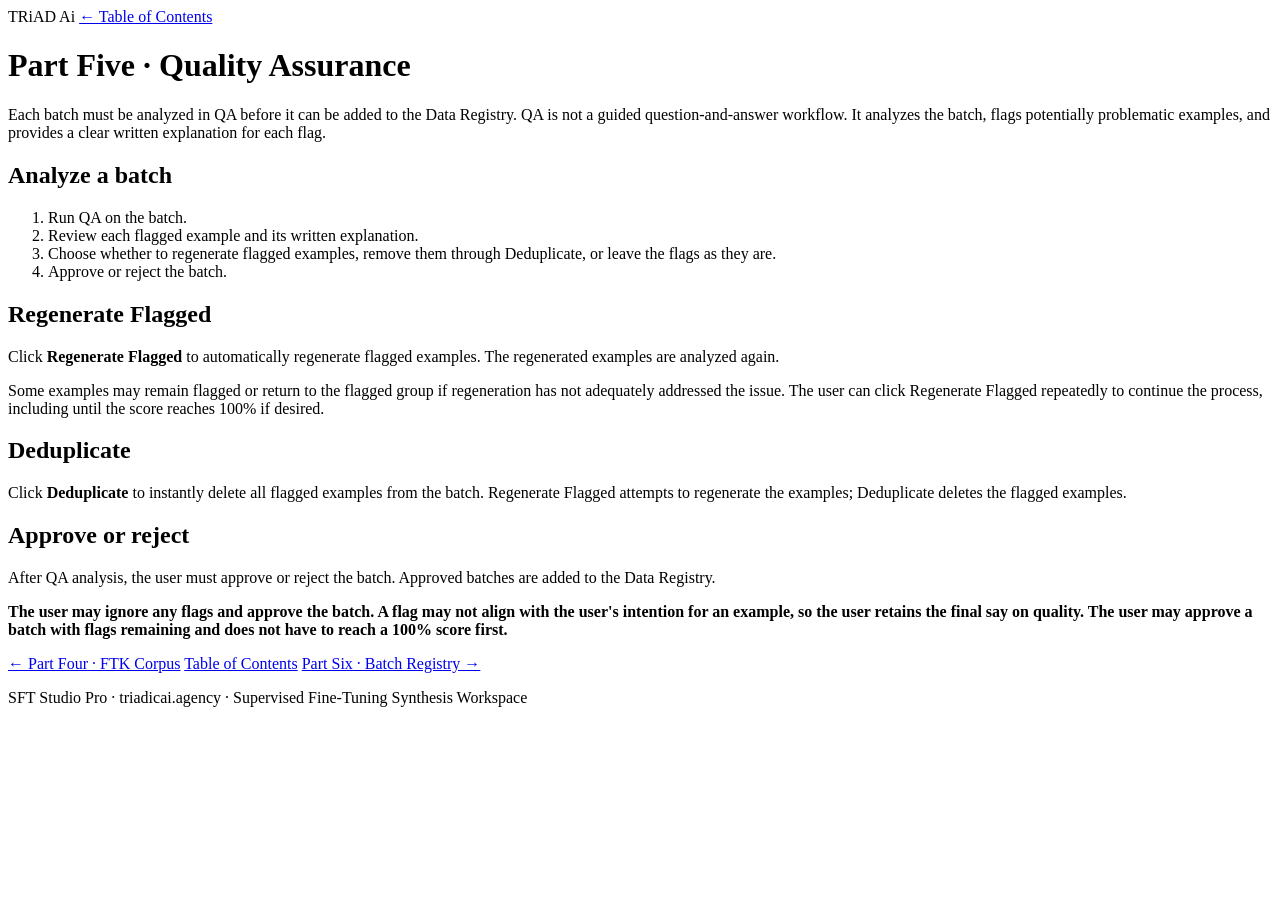
==== part-five-quality-assurance.html @ 8625f9a7 "Add part-five-quality-assurance.html via Kloak" ====
<!DOCTYPE html>
<html lang="en">
<head>
  <meta charset="UTF-8" />
  <meta name="viewport" content="width=device-width, initial-scale=1.0" />
  <title>Part Five · Quality Assurance · SFT Studio Pro User Manual</title>
  <link rel="preconnect" href="https://fonts.googleapis.com" />
  <link rel="preconnect" href="https://fonts.gstatic.com" crossorigin />
  <link href="https://fonts.googleapis.com/css2?family=Playfair+Display:ital,wght@0,400;0,500;0,600;0,700;1,400;1,500&display=swap" rel="stylesheet" />
  <link rel="stylesheet" href="styles.css" />
</head>
<body>
  <main class="page">

    <div class="topline">
      <span class="topline__brand">TRiAD Ai</span>
      <a href="index.html">← Table of Contents</a>
    </div>

    <header class="doc-head">
      <h1>Part Five · Quality Assurance</h1>
    </header>

    <article class="doc">

      <p>Each batch must be analyzed in QA before it can be added to the Data Registry. QA is not a guided question-and-answer workflow. It analyzes the batch, flags potentially problematic examples, and provides a clear written explanation for each flag.</p>

      <section class="doc__section" id="analyze-a-batch">
        <h2>Analyze a batch</h2>
        <ol>
          <li>Run QA on the batch.</li>
          <li>Review each flagged example and its written explanation.</li>
          <li>Choose whether to regenerate flagged examples, remove them through Deduplicate, or leave the flags as they are.</li>
          <li>Approve or reject the batch.</li>
        </ol>
      </section>

      <section class="doc__section" id="regenerate-flagged">
        <h2>Regenerate Flagged</h2>
        <p>Click <strong>Regenerate Flagged</strong> to automatically regenerate flagged examples. The regenerated examples are analyzed again.</p>
        <p>Some examples may remain flagged or return to the flagged group if regeneration has not adequately addressed the issue. The user can click Regenerate Flagged repeatedly to continue the process, including until the score reaches 100% if desired.</p>
      </section>

      <section class="doc__section" id="deduplicate">
        <h2>Deduplicate</h2>
        <p>Click <strong>Deduplicate</strong> to instantly delete all flagged examples from the batch. Regenerate Flagged attempts to regenerate the examples; Deduplicate deletes the flagged examples.</p>
      </section>

      <section class="doc__section" id="approve-or-reject">
        <h2>Approve or reject</h2>
        <p>After QA analysis, the user must approve or reject the batch. Approved batches are added to the Data Registry.</p>
        <p><strong>The user may ignore any flags and approve the batch. A flag may not align with the user's intention for an example, so the user retains the final say on quality. The user may approve a batch with flags remaining and does not have to reach a 100% score first.</strong></p>
      </section>

    </article>

    <nav class="pagenav" aria-label="Section navigation">
      <span><a href="part-four-ftk-corpus.html">← Part Four · FTK Corpus</a></span>
      <span class="pagenav__toc"><a href="index.html">Table of Contents</a></span>
      <span class="pagenav__next"><a href="part-six-batch-registry.html">Part Six · Batch Registry →</a></span>
    </nav>

    <footer class="colophon">
      <p>SFT Studio Pro · triadicai.agency · Supervised Fine-Tuning Synthesis Workspace</p>
    </footer>

  </main>
</body>
</html>
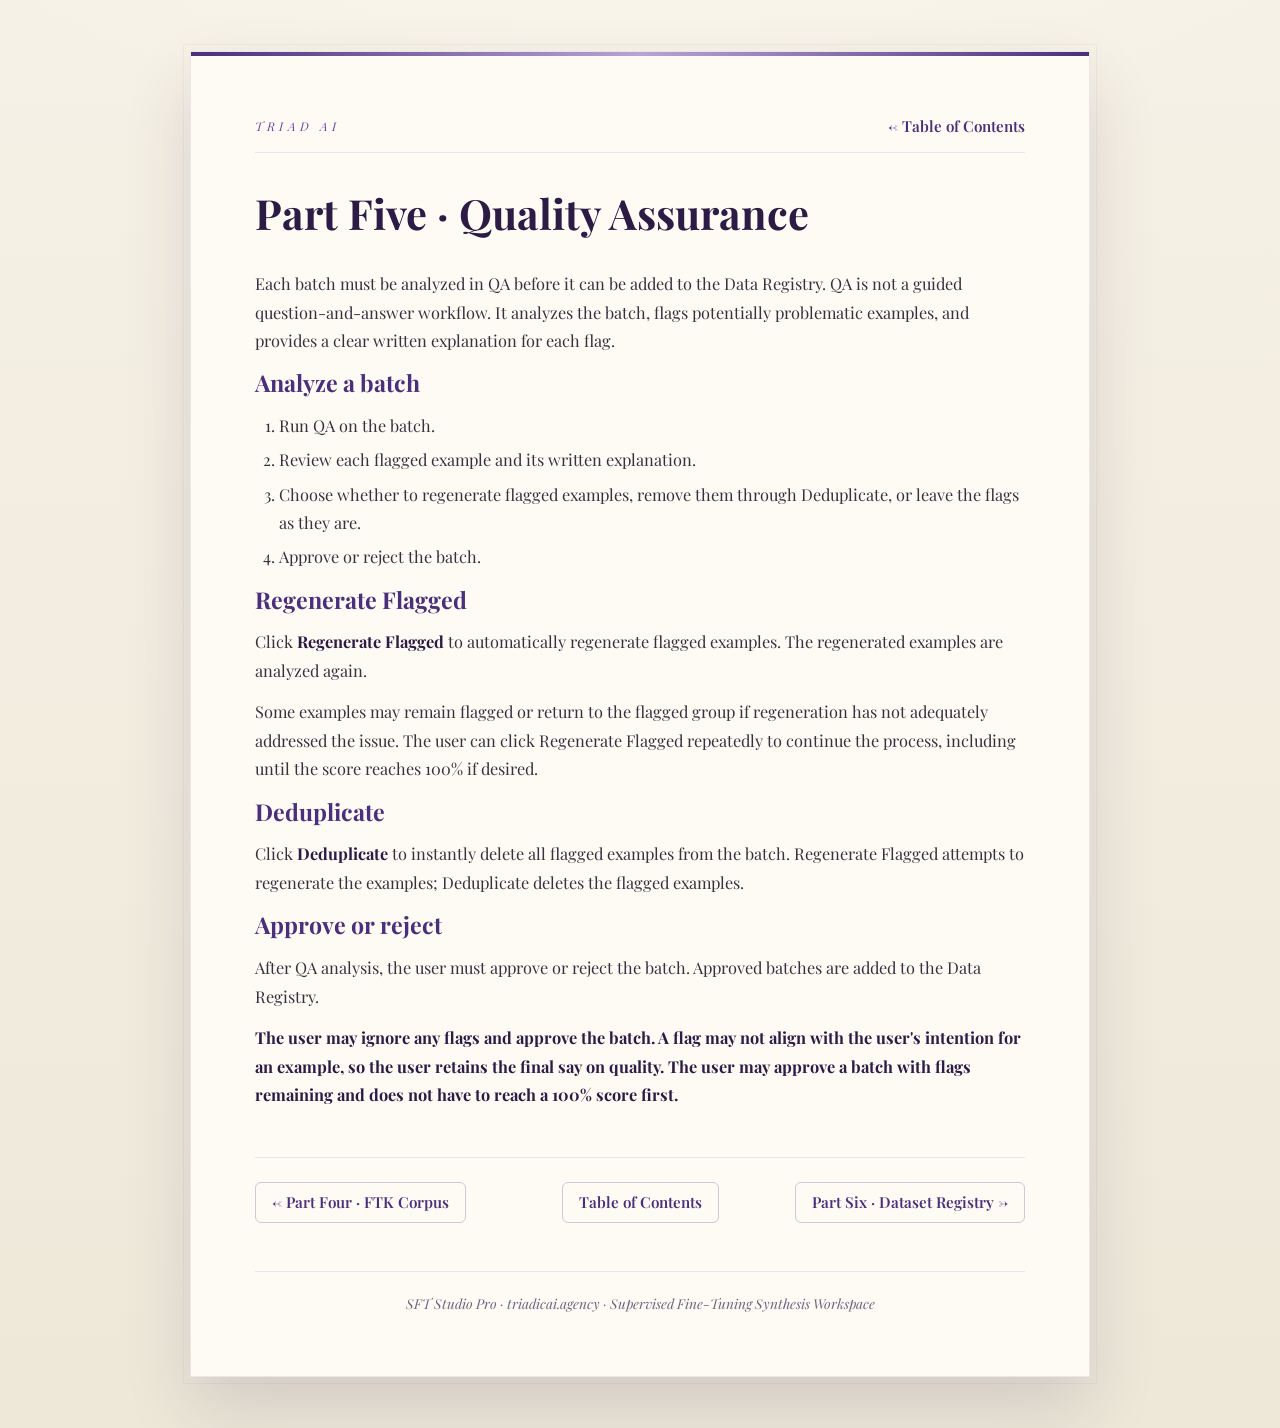
==== commit 1a2cd582: "Add part-five-quality-assurance.html via Kloak" ====
--- a/part-five-quality-assurance.html
+++ b/part-five-quality-assurance.html
@@ -57,7 +57,7 @@
     <nav class="pagenav" aria-label="Section navigation">
       <span><a href="part-four-ftk-corpus.html">← Part Four · FTK Corpus</a></span>
       <span class="pagenav__toc"><a href="index.html">Table of Contents</a></span>
-      <span class="pagenav__next"><a href="part-six-batch-registry.html">Part Six · Batch Registry →</a></span>
+      <span class="pagenav__next"><a href="part-six-batch-registry.html">Part Six · Dataset Registry →</a></span>
     </nav>
 
     <footer class="colophon">
--- a/styles.css
+++ b/styles.css
@@ -0,0 +1,435 @@
+/* SFT Studio Pro · User Manual
+   Palette: purple / light grey / cream · Typeface: Playfair Display */
+
+:root {
+  --cream: #f6f1e6;
+  --cream-deep: #eee8d9;
+  --paper: #fdfbf4;
+
+  --grey-050: #f2eff5;
+  --grey-100: #e9e4ee;
+  --grey-300: #cfc7dc;
+
+  --purple-300: #b7a3d6;
+  --purple-500: #6d46a8;
+  --purple-700: #4b2e7c;
+  --purple-900: #2c1b45;
+
+  --ink: #38303f;
+  --ink-soft: #6d6580;
+
+  --shadow: 0 32px 64px rgba(44, 27, 69, 0.14);
+}
+
+* {
+  box-sizing: border-box;
+}
+
+body {
+  margin: 0;
+  min-height: 100vh;
+  background:
+    radial-gradient(1200px 600px at 50% -10%, #faf6ec 0%, transparent 60%),
+    linear-gradient(180deg, var(--cream) 0%, var(--cream-deep) 100%);
+  font-family: "Playfair Display", Georgia, "Times New Roman", serif;
+  color: var(--ink);
+  padding: clamp(1rem, 4vw, 3.5rem) 1rem;
+}
+
+/* ---------- Paper sheet ---------- */
+
+.page {
+  max-width: 900px;
+  margin: 0 auto;
+  background: var(--paper);
+  border: 1px solid rgba(75, 46, 124, 0.10);
+  outline: 1px solid rgba(75, 46, 124, 0.05);
+  outline-offset: 6px;
+  box-shadow: var(--shadow);
+  padding: clamp(2rem, 5vw, 4rem) clamp(1.25rem, 5vw, 4rem);
+  position: relative;
+}
+
+.page::before {
+  content: "";
+  position: absolute;
+  inset: 0 0 auto 0;
+  height: 4px;
+  background: linear-gradient(90deg, var(--purple-700), var(--purple-300), var(--purple-700));
+}
+
+/* ---------- Masthead (ToC) ---------- */
+
+.masthead {
+  text-align: center;
+}
+
+.masthead__brand {
+  margin: 0 0 1.25rem;
+  font-size: 0.78rem;
+  font-weight: 600;
+  font-style: italic;
+  letter-spacing: 0.42em;
+  text-transform: uppercase;
+  color: var(--purple-500);
+}
+
+.masthead__title {
+  margin: 0;
+  font-size: clamp(2.4rem, 6.5vw, 3.9rem);
+  font-weight: 700;
+  line-height: 1.08;
+  color: var(--purple-900);
+}
+
+.masthead__subtitle {
+  margin: 0.9rem 0 0;
+  font-size: clamp(1rem, 2.4vw, 1.2rem);
+  font-style: italic;
+  color: var(--ink-soft);
+}
+
+.masthead__desc {
+  margin: 1.2rem auto 0;
+  max-width: 38rem;
+  font-size: 1rem;
+  font-style: italic;
+  line-height: 1.7;
+  color: var(--ink-soft);
+}
+
+.masthead__rule {
+  display: flex;
+  align-items: center;
+  justify-content: center;
+  gap: 0.85rem;
+  margin: 1.75rem auto 1.5rem;
+  max-width: 340px;
+}
+
+.masthead__line {
+  flex: 1;
+  height: 1px;
+  background: var(--purple-300);
+}
+
+.masthead__diamond {
+  width: 8px;
+  height: 8px;
+  background: var(--purple-500);
+  transform: rotate(45deg);
+  flex: none;
+}
+
+.masthead__toc {
+  margin: 0;
+  font-size: clamp(1.25rem, 3vw, 1.6rem);
+  font-weight: 600;
+  letter-spacing: 0.05em;
+  color: var(--purple-700);
+}
+
+/* ---------- Table of contents ---------- */
+
+.toc {
+  margin-top: 2.75rem;
+}
+
+.toc__list,
+.toc__children {
+  list-style: none;
+  margin: 0;
+  padding: 0;
+}
+
+.toc__group + .toc__group {
+  margin-top: 1.35rem;
+}
+
+.toc__children {
+  padding-left: 1.9rem;
+  margin-top: 0.15rem;
+}
+
+.toc__row {
+  display: flex;
+  align-items: baseline;
+  text-decoration: none;
+  color: inherit;
+  padding: 0.42rem 0.9rem;
+  margin: 0 -0.9rem;
+  border-radius: 6px;
+  transition: background-color 160ms ease;
+}
+
+.toc__row:hover {
+  background-color: var(--grey-050);
+}
+
+.toc__row:focus-visible {
+  outline: 2px solid var(--purple-500);
+  outline-offset: 2px;
+}
+
+.toc__row--part {
+  font-size: 1.12rem;
+  font-weight: 600;
+  color: var(--purple-700);
+}
+
+.toc__row--part .toc__page {
+  font-weight: 600;
+  color: var(--purple-500);
+}
+
+.toc__row--child {
+  font-size: 1rem;
+  font-weight: 400;
+  color: var(--ink);
+}
+
+.toc__leader {
+  flex: 1 1 auto;
+  min-width: 1.75rem;
+  margin: 0 0.65rem;
+  border-bottom: 2px dotted var(--grey-300);
+  transform: translateY(-0.28em);
+}
+
+.toc__page {
+  flex: none;
+  font-variant-numeric: tabular-nums;
+  font-weight: 500;
+  color: var(--ink-soft);
+  text-align: right;
+}
+
+/* ---------- Content page chrome ---------- */
+
+.topline {
+  display: flex;
+  align-items: center;
+  justify-content: space-between;
+  gap: 1rem;
+  margin-bottom: 2.25rem;
+  padding-bottom: 1rem;
+  border-bottom: 1px solid var(--grey-100);
+}
+
+.topline__brand {
+  font-size: 0.75rem;
+  font-style: italic;
+  letter-spacing: 0.35em;
+  text-transform: uppercase;
+  color: var(--purple-500);
+}
+
+.topline a {
+  font-size: 0.95rem;
+  font-weight: 600;
+  color: var(--purple-700);
+  text-decoration: none;
+}
+
+.topline a:hover {
+  text-decoration: underline;
+}
+
+.doc-head {
+  margin-bottom: 2rem;
+}
+
+.doc-head__kicker {
+  margin: 0 0 0.5rem;
+  font-size: 0.75rem;
+  font-style: italic;
+  letter-spacing: 0.35em;
+  text-transform: uppercase;
+  color: var(--purple-500);
+}
+
+.doc-head h1 {
+  margin: 0;
+  font-size: clamp(1.9rem, 4.5vw, 2.6rem);
+  font-weight: 700;
+  line-height: 1.15;
+  color: var(--purple-900);
+}
+
+.doc__section {
+  scroll-margin-top: 1.5rem;
+}
+
+.doc h2 {
+  margin: 2.4rem 0 0.75rem;
+  font-size: 1.45rem;
+  font-weight: 700;
+  color: var(--purple-700);
+}
+
+.doc h2:first-of-type {
+  margin-top: 0;
+}
+
+.doc h3 {
+  margin: 1.75rem 0 0.5rem;
+  font-size: 1.15rem;
+  font-weight: 600;
+  color: var(--purple-700);
+}
+
+.doc p {
+  margin: 0.8rem 0;
+  font-size: 1.02rem;
+  line-height: 1.75;
+}
+
+.doc ul,
+.doc ol {
+  margin: 0.8rem 0;
+  padding-left: 1.5rem;
+  font-size: 1.02rem;
+  line-height: 1.75;
+}
+
+.doc li + li {
+  margin-top: 0.35rem;
+}
+
+.doc strong {
+  color: var(--purple-900);
+}
+
+.doc hr {
+  margin: 2.5rem auto;
+  border: none;
+  border-top: 1px solid var(--grey-100);
+}
+
+/* ---------- Tables ---------- */
+
+.table-scroll {
+  overflow-x: auto;
+  margin: 1.1rem 0 1.5rem;
+  border: 1px solid var(--grey-100);
+  border-radius: 8px;
+}
+
+.table-scroll table {
+  width: 100%;
+  border-collapse: collapse;
+  font-size: 0.98rem;
+  line-height: 1.5;
+  background: var(--paper);
+}
+
+.table-scroll th {
+  background: var(--grey-050);
+  color: var(--purple-700);
+  font-weight: 700;
+  text-align: left;
+  padding: 0.7rem 0.9rem;
+  border-bottom: 2px solid var(--purple-300);
+  white-space: nowrap;
+}
+
+.table-scroll td {
+  padding: 0.65rem 0.9rem;
+  border-bottom: 1px solid var(--grey-100);
+  vertical-align: top;
+}
+
+.table-scroll tr:last-child td {
+  border-bottom: none;
+}
+
+.table-scroll tr:hover td {
+  background: var(--grey-050);
+}
+
+/* ---------- Prev / next navigation ---------- */
+
+.pagenav {
+  display: grid;
+  grid-template-columns: 1fr auto 1fr;
+  align-items: center;
+  gap: 1rem;
+  margin-top: 3rem;
+  padding-top: 1.5rem;
+  border-top: 1px solid var(--grey-100);
+}
+
+.pagenav a {
+  display: inline-block;
+  padding: 0.6rem 1rem;
+  border: 1px solid var(--grey-300);
+  border-radius: 6px;
+  font-size: 0.95rem;
+  font-weight: 600;
+  color: var(--purple-700);
+  text-decoration: none;
+  transition: background-color 160ms ease, border-color 160ms ease;
+}
+
+.pagenav a:hover {
+  background: var(--grey-050);
+  border-color: var(--purple-300);
+}
+
+.pagenav__toc {
+  text-align: center;
+}
+
+.pagenav__next {
+  text-align: right;
+  justify-self: end;
+}
+
+.pagenav__spacer {
+  visibility: hidden;
+}
+
+/* ---------- Colophon ---------- */
+
+.colophon {
+  margin-top: 3rem;
+  padding-top: 1.4rem;
+  border-top: 1px solid var(--grey-100);
+  text-align: center;
+}
+
+.colophon p {
+  margin: 0;
+  font-size: 0.85rem;
+  font-style: italic;
+  color: var(--ink-soft);
+}
+
+/* ---------- Responsive ---------- */
+
+@media (max-width: 640px) {
+  .toc__children {
+    padding-left: 1.05rem;
+  }
+
+  .toc__row--part {
+    font-size: 1.05rem;
+  }
+
+  .toc__row--child {
+    font-size: 0.95rem;
+  }
+
+  .pagenav {
+    grid-template-columns: 1fr;
+    text-align: center;
+  }
+
+  .pagenav__next {
+    justify-self: stretch;
+  }
+
+  .pagenav__spacer {
+    display: none;
+  }
+}
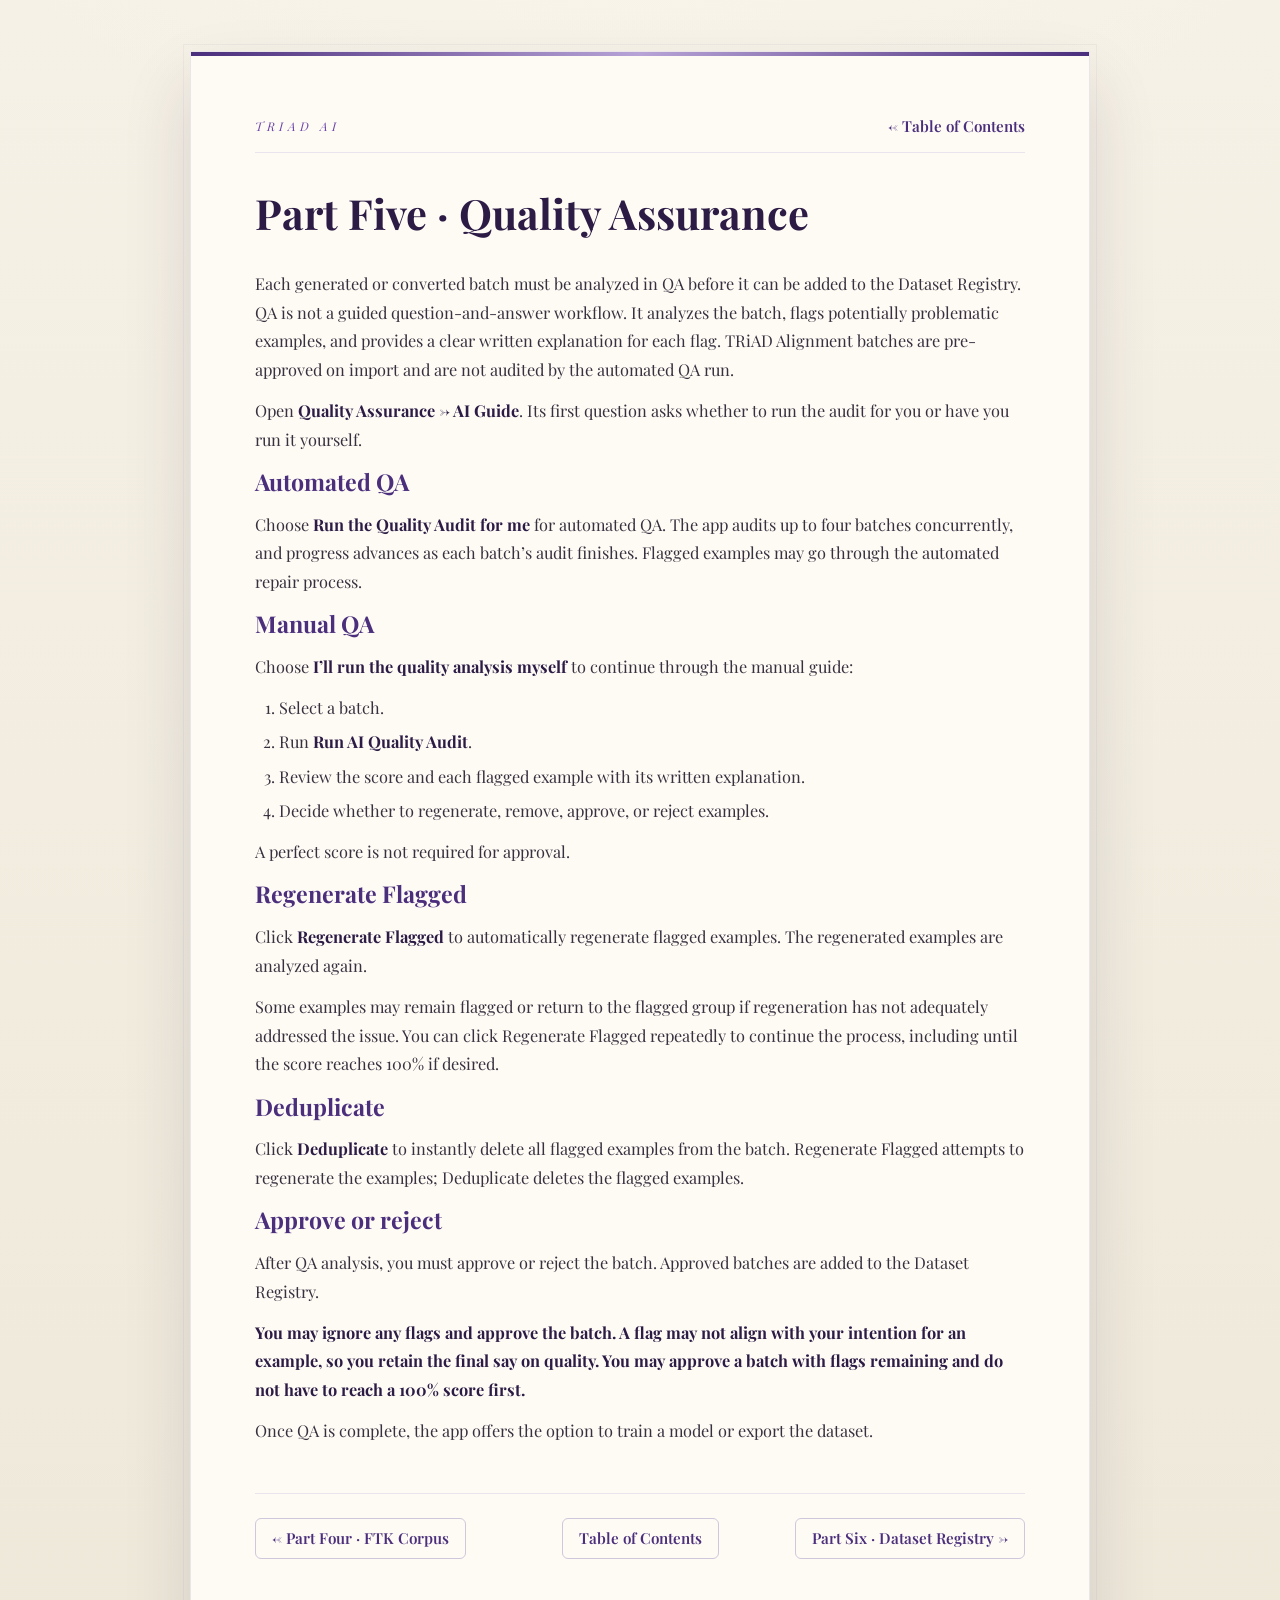
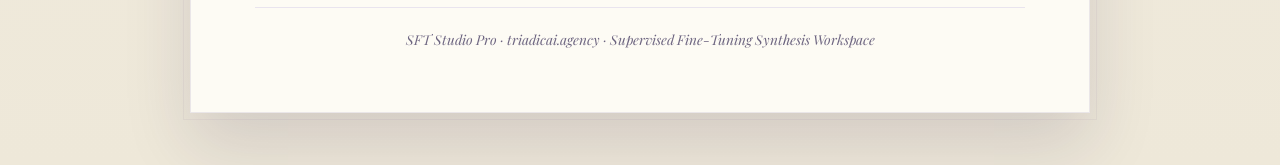
==== commit 3bd0a72f: "Add part-five-quality-assurance.html via Kloak" ====
--- a/part-five-quality-assurance.html
+++ b/part-five-quality-assurance.html
@@ -23,22 +23,31 @@
 
     <article class="doc">
 
-      <p>Each batch must be analyzed in QA before it can be added to the Data Registry. QA is not a guided question-and-answer workflow. It analyzes the batch, flags potentially problematic examples, and provides a clear written explanation for each flag.</p>
+      <p>Each generated or converted batch must be analyzed in QA before it can be added to the Dataset Registry. QA is not a guided question-and-answer workflow. It analyzes the batch, flags potentially problematic examples, and provides a clear written explanation for each flag. TRiAD Alignment batches are pre-approved on import and are not audited by the automated QA run.</p>
 
-      <section class="doc__section" id="analyze-a-batch">
-        <h2>Analyze a batch</h2>
+      <p>Open <strong>Quality Assurance → AI Guide</strong>. Its first question asks whether to run the audit for you or have you run it yourself.</p>
+
+      <section class="doc__section" id="automated-qa">
+        <h2>Automated QA</h2>
+        <p>Choose <strong>Run the Quality Audit for me</strong> for automated QA. The app audits up to four batches concurrently, and progress advances as each batch&rsquo;s audit finishes. Flagged examples may go through the automated repair process.</p>
+      </section>
+
+      <section class="doc__section" id="manual-qa">
+        <h2>Manual QA</h2>
+        <p>Choose <strong>I&rsquo;ll run the quality analysis myself</strong> to continue through the manual guide:</p>
         <ol>
-          <li>Run QA on the batch.</li>
-          <li>Review each flagged example and its written explanation.</li>
-          <li>Choose whether to regenerate flagged examples, remove them through Deduplicate, or leave the flags as they are.</li>
-          <li>Approve or reject the batch.</li>
+          <li>Select a batch.</li>
+          <li>Run <strong>Run AI Quality Audit</strong>.</li>
+          <li>Review the score and each flagged example with its written explanation.</li>
+          <li>Decide whether to regenerate, remove, approve, or reject examples.</li>
         </ol>
+        <p>A perfect score is not required for approval.</p>
       </section>
 
       <section class="doc__section" id="regenerate-flagged">
         <h2>Regenerate Flagged</h2>
         <p>Click <strong>Regenerate Flagged</strong> to automatically regenerate flagged examples. The regenerated examples are analyzed again.</p>
-        <p>Some examples may remain flagged or return to the flagged group if regeneration has not adequately addressed the issue. The user can click Regenerate Flagged repeatedly to continue the process, including until the score reaches 100% if desired.</p>
+        <p>Some examples may remain flagged or return to the flagged group if regeneration has not adequately addressed the issue. You can click Regenerate Flagged repeatedly to continue the process, including until the score reaches 100% if desired.</p>
       </section>
 
       <section class="doc__section" id="deduplicate">
@@ -48,8 +57,9 @@
 
       <section class="doc__section" id="approve-or-reject">
         <h2>Approve or reject</h2>
-        <p>After QA analysis, the user must approve or reject the batch. Approved batches are added to the Data Registry.</p>
-        <p><strong>The user may ignore any flags and approve the batch. A flag may not align with the user's intention for an example, so the user retains the final say on quality. The user may approve a batch with flags remaining and does not have to reach a 100% score first.</strong></p>
+        <p>After QA analysis, you must approve or reject the batch. Approved batches are added to the Dataset Registry.</p>
+        <p><strong>You may ignore any flags and approve the batch. A flag may not align with your intention for an example, so you retain the final say on quality. You may approve a batch with flags remaining and do not have to reach a 100% score first.</strong></p>
+        <p>Once QA is complete, the app offers the option to train a model or export the dataset.</p>
       </section>
 
     </article>
